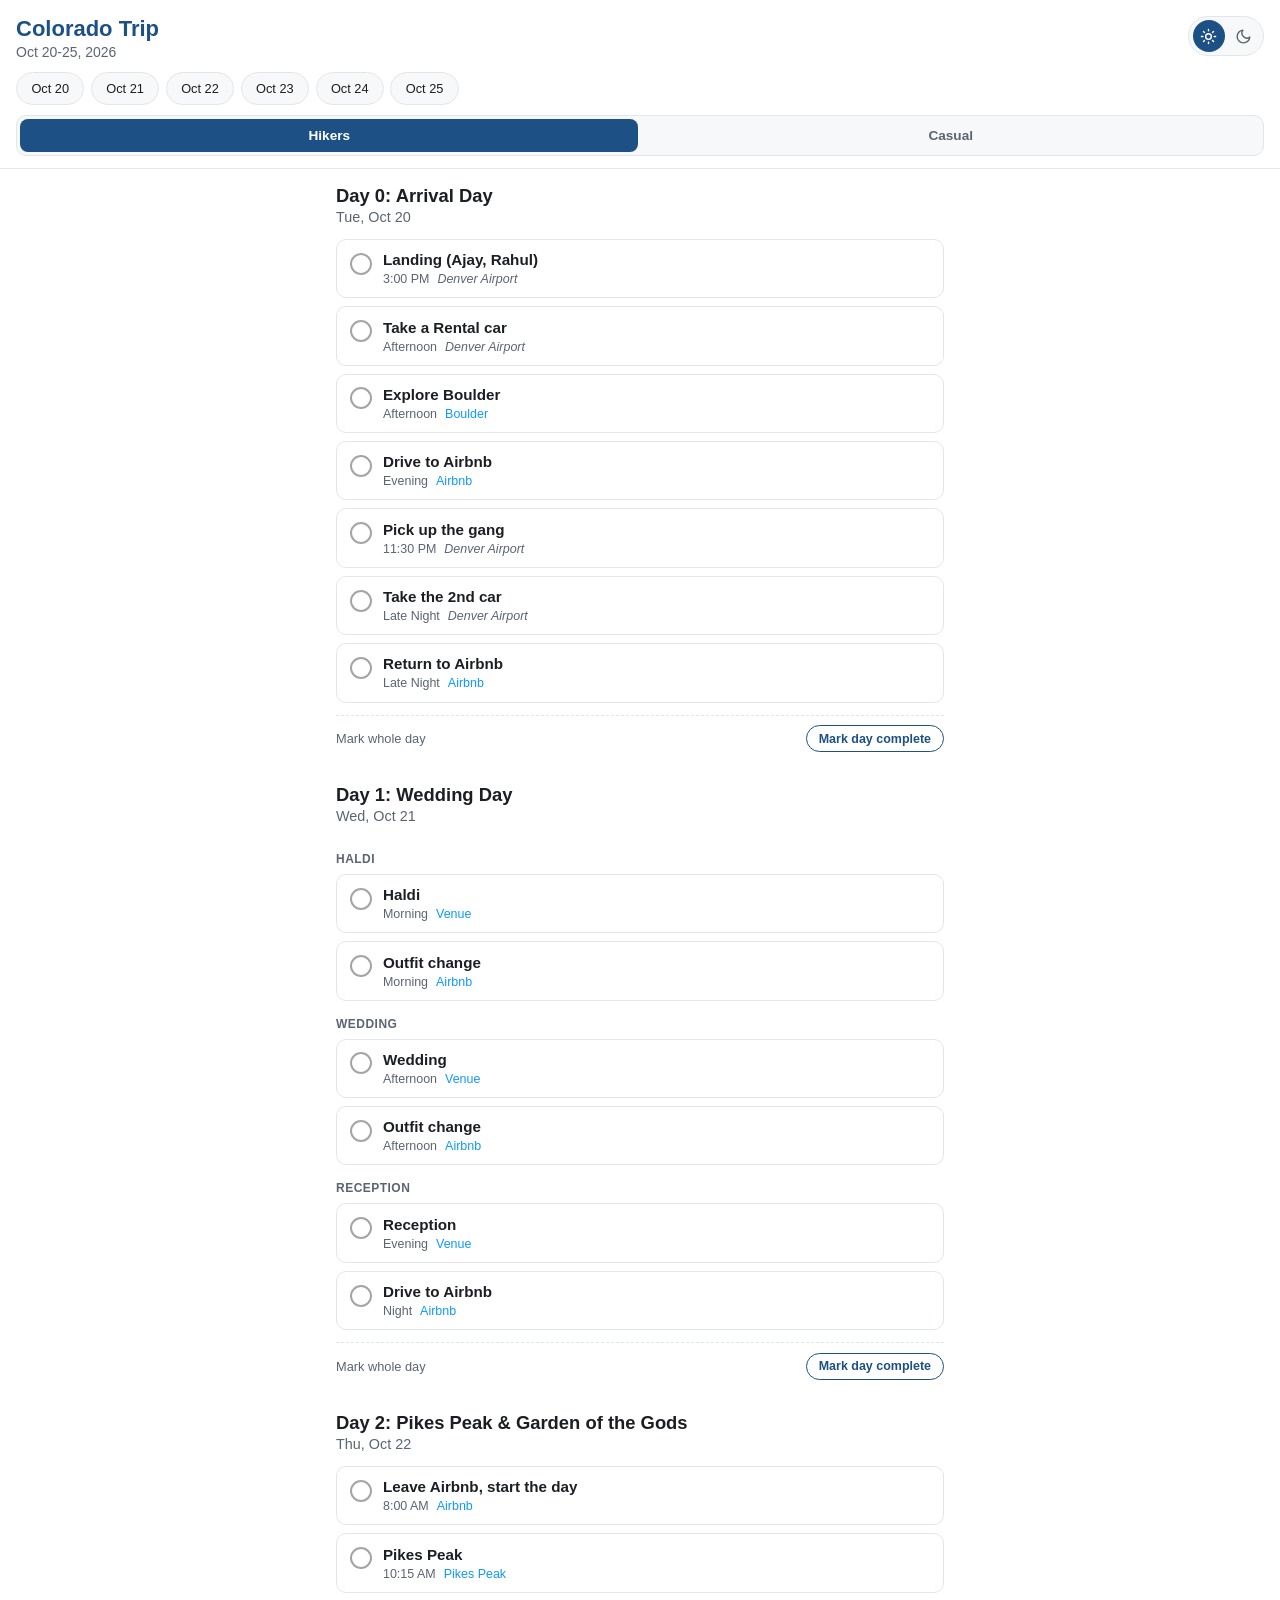
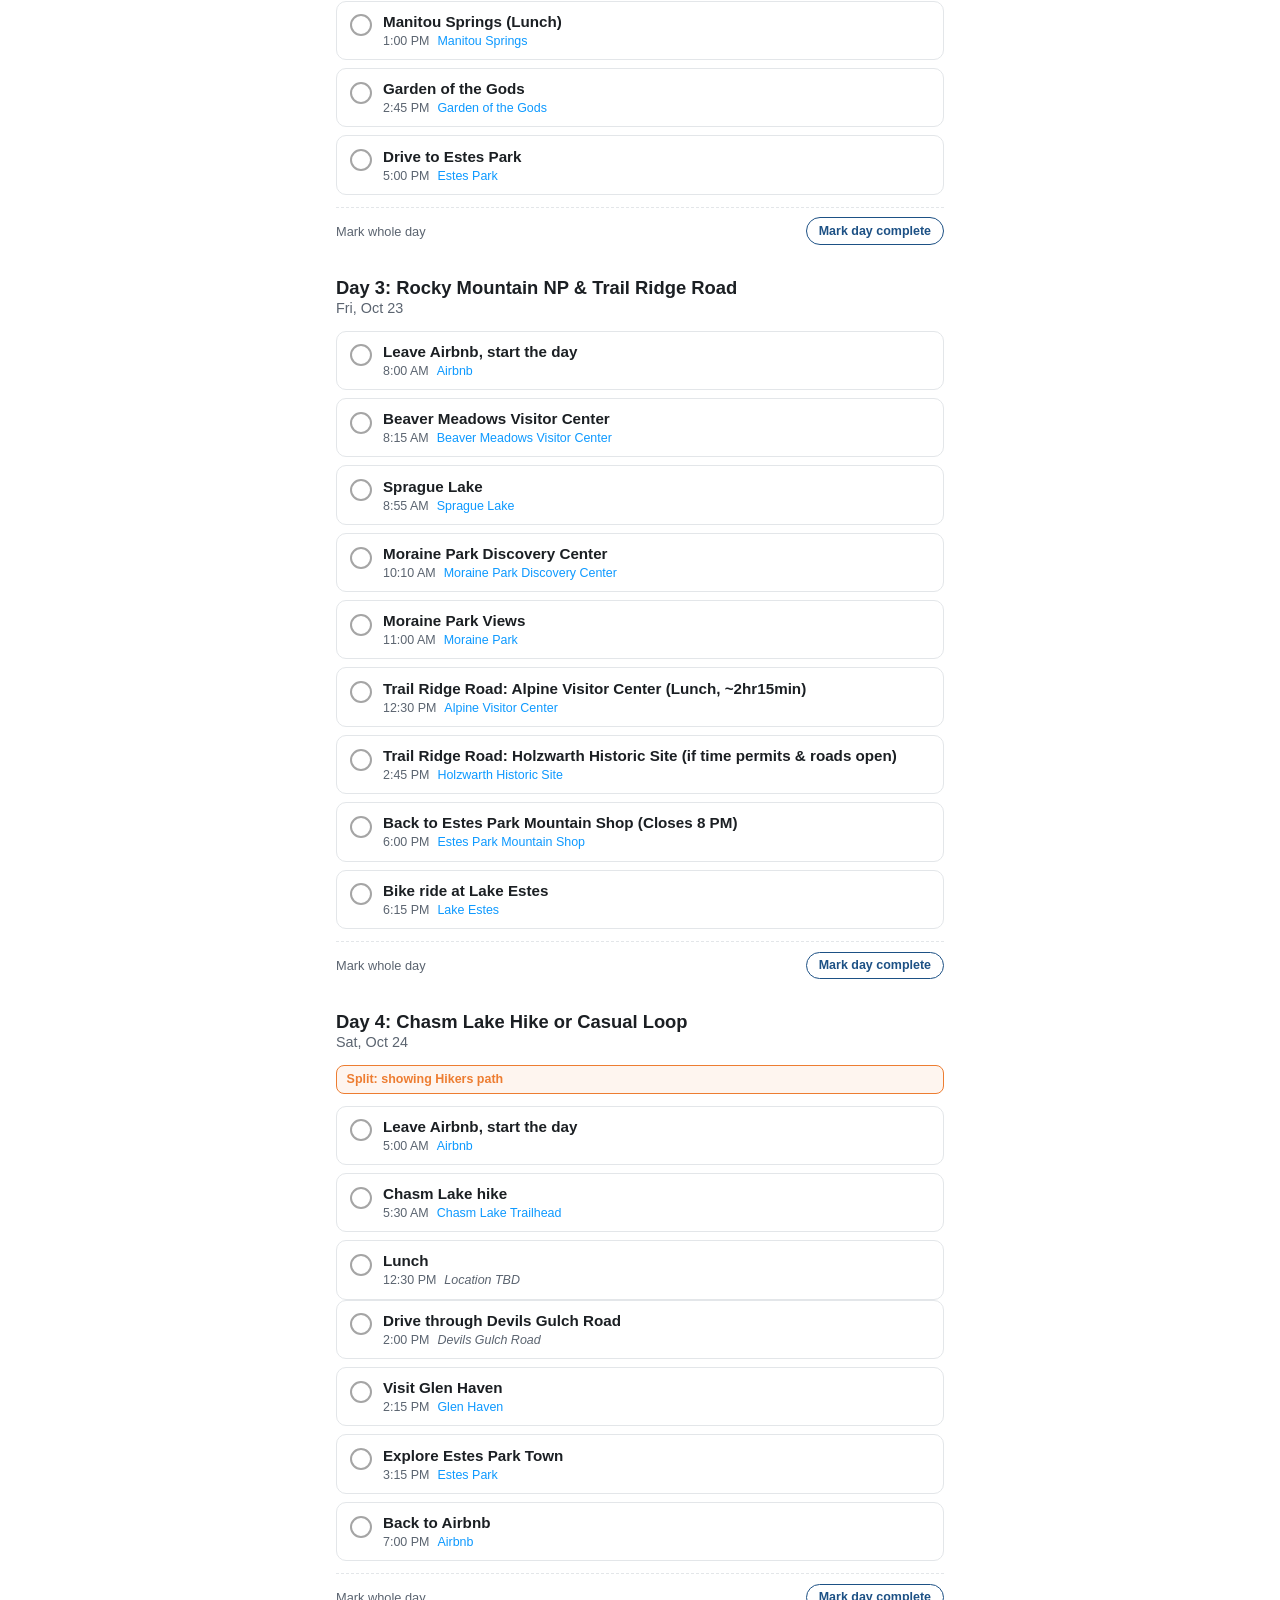
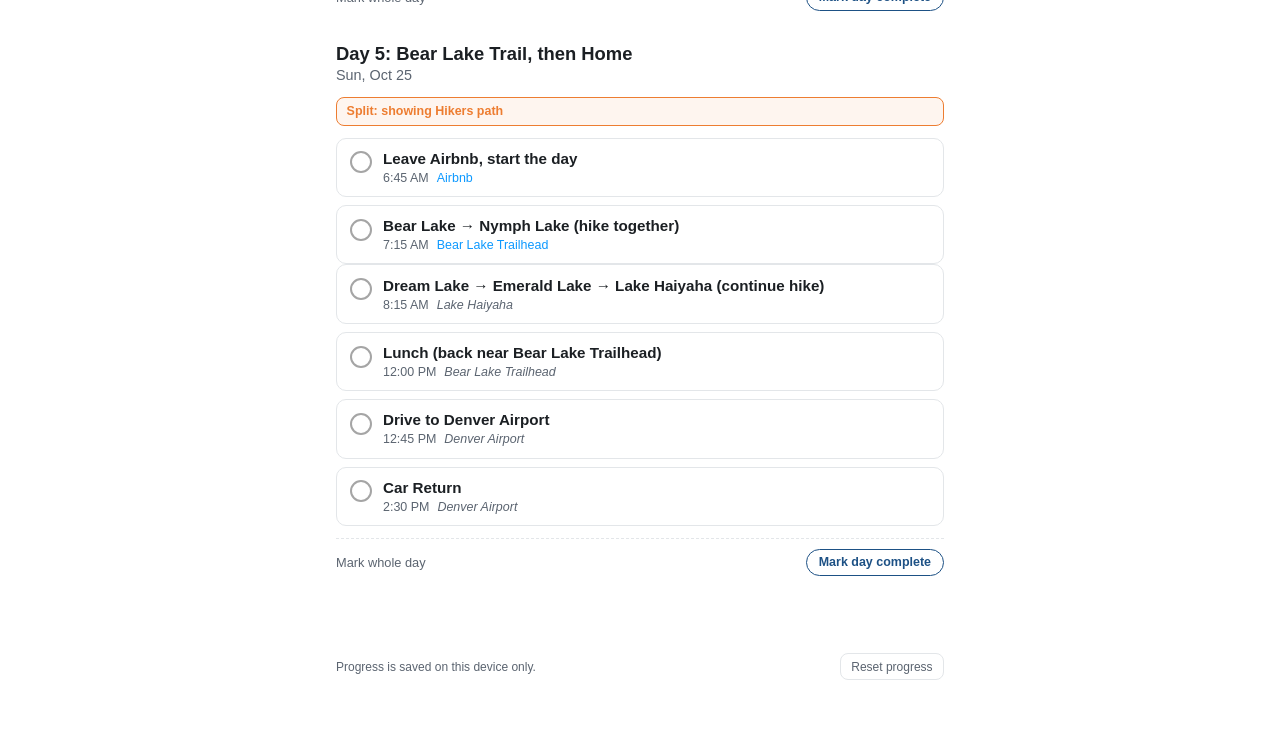
==== index-simple.html @ 54d6c4f9 "Make the National Park theme the default index.html now uses styles-nature.css so the theme shows up" ====
<!DOCTYPE html>
<html lang="en">
<head>
<meta charset="UTF-8" />
<meta name="viewport" content="width=device-width, initial-scale=1, viewport-fit=cover" />
<title>Colorado Trip Itinerary (Simple theme)</title>
<meta name="theme-color" content="#1D5185" />
<meta name="description" content="Group itinerary for the Colorado trip, Oct 20-25" />

<!-- PWA -->
<link rel="manifest" href="manifest.json" />
<link rel="apple-touch-icon" href="icon.svg" />
<meta name="apple-mobile-web-app-capable" content="yes" />
<meta name="apple-mobile-web-app-status-bar-style" content="default" />
<meta name="apple-mobile-web-app-title" content="CO Trip" />

<link rel="stylesheet" href="styles.css" />
</head>
<body>

<header class="topbar">
  <div class="topbar-inner">
    <div>
      <h1 class="app-title">Colorado Trip</h1>
      <p class="app-subtitle">Oct 20-25, 2026</p>
    </div>
    <div class="theme-toggle" id="themeToggle" role="group" aria-label="Day or night mode">
      <button type="button" class="theme-btn" data-theme-choice="light" aria-label="Day mode">
        <svg viewBox="0 0 24 24" fill="none" stroke="currentColor" stroke-width="2" stroke-linecap="round" stroke-linejoin="round"><circle cx="12" cy="12" r="4"/><path d="M12 2v2M12 20v2M4.93 4.93l1.41 1.41M17.66 17.66l1.41 1.41M2 12h2M20 12h2M4.93 19.07l1.41-1.41M17.66 6.34l1.41-1.41"/></svg>
      </button>
      <button type="button" class="theme-btn" data-theme-choice="dark" aria-label="Night mode">
        <svg viewBox="0 0 24 24" fill="none" stroke="currentColor" stroke-width="2" stroke-linecap="round" stroke-linejoin="round"><path d="M21 12.79A9 9 0 1 1 11.21 3 7 7 0 0 0 21 12.79Z"/></svg>
      </button>
    </div>
  </div>

  <nav class="date-tabs" id="dateTabs" aria-label="Select day"></nav>

  <div class="group-toggle" id="groupToggle" role="group" aria-label="Group view">
    <button type="button" class="group-btn" data-group="hikers" id="btnHikers">Hikers</button>
    <button type="button" class="group-btn" data-group="casual" id="btnCasual">Casual</button>
  </div>
</header>

<main id="days"></main>

<footer class="app-footer">
  <p>Progress is saved on this device only.</p>
  <button type="button" id="resetBtn" class="reset-btn">Reset progress</button>
</footer>

<script src="app.js"></script>
</body>
</html>
---- styles.css ----
:root {
  --color-primary: #1D5185;
  --color-accent: #0D99FF;
  --color-neutral: #A5A5A5;
  --color-blue: #4472C4;
  --color-gold: #FFC000;
  --color-orange: #ED7D31;

  --bg: #ffffff;
  --bg-alt: #f7f8f9;
  --text: #1b1f23;
  --text-muted: #5b6470;
  --border: #e3e6e9;
  --card-bg: #ffffff;
  --today-bg: #eef5ff;

  color-scheme: light;
  font-family: 'Roboto', -apple-system, BlinkMacSystemFont, 'Segoe UI', sans-serif;
}

:root[data-theme="dark"] {
  --bg: #14171a;
  --bg-alt: #1b1f23;
  --text: #eef0f2;
  --text-muted: #9aa4af;
  --border: #2b3036;
  --card-bg: #1e2226;
  --today-bg: #17293f;
}

* { box-sizing: border-box; }

html, body {
  margin: 0;
  padding: 0;
  background: var(--bg);
  color: var(--text);
}

h1, h2, h3, .heading-font {
  font-family: 'Gill Sans', 'Gill Sans MT', Calibri, 'Trebuchet MS', sans-serif;
}

body {
  padding-bottom: 3rem;
}

.topbar {
  position: sticky;
  top: 0;
  z-index: 10;
  background: var(--bg);
  border-bottom: 1px solid var(--border);
  padding: 1rem 1rem 0.75rem;
}

.topbar-inner {
  margin-bottom: 0.75rem;
  display: flex;
  align-items: flex-start;
  justify-content: space-between;
  gap: 0.75rem;
}

.theme-toggle {
  flex: 0 0 auto;
  display: flex;
  background: var(--bg-alt);
  border: 1px solid var(--border);
  border-radius: 999px;
  padding: 0.2rem;
  gap: 0.2rem;
}

.theme-btn {
  border: none;
  background: transparent;
  color: var(--text-muted);
  width: 32px;
  height: 32px;
  border-radius: 50%;
  display: flex;
  align-items: center;
  justify-content: center;
  cursor: pointer;
  padding: 0;
  transition: background 0.15s, color 0.15s;
}

.theme-btn svg {
  width: 17px;
  height: 17px;
}

.theme-btn.is-active {
  background: var(--color-primary);
  color: #fff;
}

.app-title {
  margin: 0;
  font-size: 1.375rem;
  font-weight: 700;
  color: var(--color-primary);
}

.app-subtitle {
  margin: 0.15rem 0 0;
  font-size: 0.875rem;
  color: var(--text-muted);
}

.date-tabs {
  display: flex;
  gap: 0.4rem;
  overflow-x: auto;
  padding-bottom: 0.6rem;
  -webkit-overflow-scrolling: touch;
  scrollbar-width: none;
}
.date-tabs::-webkit-scrollbar { display: none; }

.date-tab {
  flex: 0 0 auto;
  border: 1px solid var(--border);
  background: var(--bg-alt);
  color: var(--text);
  border-radius: 999px;
  padding: 0.5rem 0.9rem;
  font-size: 0.8rem;
  font-weight: 500;
  cursor: pointer;
  white-space: nowrap;
  transition: background 0.15s, border-color 0.15s, color 0.15s;
}

.date-tab:active { transform: scale(0.98); }

.date-tab.is-active {
  background: var(--color-primary);
  border-color: var(--color-primary);
  color: #fff;
}

.date-tab.is-today:not(.is-active) {
  border-color: var(--color-accent);
  color: var(--color-accent);
  font-weight: 700;
}

.date-tab .today-dot {
  display: inline-block;
  width: 6px;
  height: 6px;
  border-radius: 50%;
  background: var(--color-accent);
  margin-left: 0.35rem;
  vertical-align: middle;
}
.date-tab.is-active .today-dot { background: #fff; }

.group-toggle {
  display: flex;
  background: var(--bg-alt);
  border: 1px solid var(--border);
  border-radius: 10px;
  padding: 0.2rem;
  gap: 0.2rem;
}

.group-btn {
  flex: 1;
  border: none;
  background: transparent;
  color: var(--text-muted);
  font-size: 0.85rem;
  font-weight: 600;
  padding: 0.55rem 0.5rem;
  border-radius: 8px;
  cursor: pointer;
  transition: background 0.15s, color 0.15s;
}

.group-btn.is-active {
  background: var(--color-primary);
  color: #fff;
}

main {
  max-width: 640px;
  margin: 0 auto;
  padding: 1rem;
}

.day {
  margin-bottom: 2rem;
  scroll-margin-top: 9.5rem;
}

.day-header {
  display: flex;
  align-items: baseline;
  justify-content: space-between;
  gap: 0.5rem;
  margin-bottom: 0.15rem;
}

.day-title {
  margin: 0;
  font-size: 1.15rem;
  font-weight: 700;
}

.day.is-today .day-title {
  color: var(--color-primary);
}

.day-date {
  font-size: 0.8rem;
  color: var(--text-muted);
  font-weight: 500;
}

.day-label {
  margin: 0.1rem 0 0.75rem;
  font-size: 0.9rem;
  color: var(--text-muted);
}

.today-pill {
  display: inline-block;
  font-size: 0.7rem;
  font-weight: 700;
  letter-spacing: 0.03em;
  text-transform: uppercase;
  background: var(--color-accent);
  color: #fff;
  padding: 0.15rem 0.5rem;
  border-radius: 999px;
  margin-left: 0.5rem;
}

.split-note {
  display: flex;
  align-items: center;
  gap: 0.4rem;
  font-size: 0.78rem;
  font-weight: 600;
  color: var(--color-orange);
  border: 1px solid var(--color-orange);
  background: rgba(237, 125, 49, 0.08);
  border-radius: 8px;
  padding: 0.4rem 0.6rem;
  margin-bottom: 0.75rem;
}

.section-label {
  font-size: 0.75rem;
  font-weight: 700;
  text-transform: uppercase;
  letter-spacing: 0.04em;
  color: var(--text-muted);
  margin: 1rem 0 0.5rem;
}

.stop-list {
  list-style: none;
  margin: 0;
  padding: 0;
  display: flex;
  flex-direction: column;
  gap: 0.5rem;
}

.stop {
  display: flex;
  align-items: flex-start;
  gap: 0.7rem;
  background: var(--card-bg);
  border: 1px solid var(--border);
  border-radius: 10px;
  padding: 0.7rem 0.8rem;
  cursor: pointer;
  transition: background 0.15s, border-color 0.15s;
}

.stop:active { transform: scale(0.995); }

.stop.is-done {
  background: var(--bg-alt);
}

.stop-check {
  flex: 0 0 auto;
  width: 22px;
  height: 22px;
  border-radius: 50%;
  border: 2px solid var(--color-neutral);
  margin-top: 0.1rem;
  display: flex;
  align-items: center;
  justify-content: center;
  color: transparent;
  font-size: 0.8rem;
  transition: background 0.15s, border-color 0.15s, color 0.15s;
}

.stop.is-done .stop-check {
  background: var(--color-primary);
  border-color: var(--color-primary);
  color: #fff;
}

.stop-body { flex: 1; min-width: 0; }

.stop-name {
  font-size: 0.95rem;
  font-weight: 600;
  margin: 0;
}

.stop.is-done .stop-name {
  text-decoration: line-through;
  color: var(--text-muted);
}

.stop-meta {
  display: flex;
  flex-wrap: wrap;
  gap: 0.5rem;
  margin-top: 0.25rem;
  font-size: 0.78rem;
  color: var(--text-muted);
}

.stop-time {
  display: inline-flex;
  align-items: center;
}

.stop-location a {
  color: var(--color-accent);
  text-decoration: none;
}

.stop-location a:hover { text-decoration: underline; }

.stop-location.is-placeholder {
  color: var(--text-muted);
  font-style: italic;
}

.day-complete-row {
  display: flex;
  align-items: center;
  justify-content: space-between;
  margin-top: 0.75rem;
  padding-top: 0.6rem;
  border-top: 1px dashed var(--border);
}

.day-complete-label {
  font-size: 0.8rem;
  color: var(--text-muted);
}

.day-complete-btn {
  font-size: 0.78rem;
  font-weight: 600;
  color: var(--color-primary);
  background: none;
  border: 1px solid var(--color-primary);
  border-radius: 999px;
  padding: 0.35rem 0.75rem;
  cursor: pointer;
}

.day-complete-btn.is-done {
  background: var(--color-primary);
  color: #fff;
}

.app-footer {
  max-width: 640px;
  margin: 1.5rem auto 0;
  padding: 0 1rem;
  display: flex;
  align-items: center;
  justify-content: space-between;
  gap: 0.75rem;
  font-size: 0.75rem;
  color: var(--text-muted);
}

.reset-btn {
  background: none;
  border: 1px solid var(--border);
  color: var(--text-muted);
  border-radius: 8px;
  padding: 0.35rem 0.65rem;
  font-size: 0.75rem;
  cursor: pointer;
  flex: 0 0 auto;
}
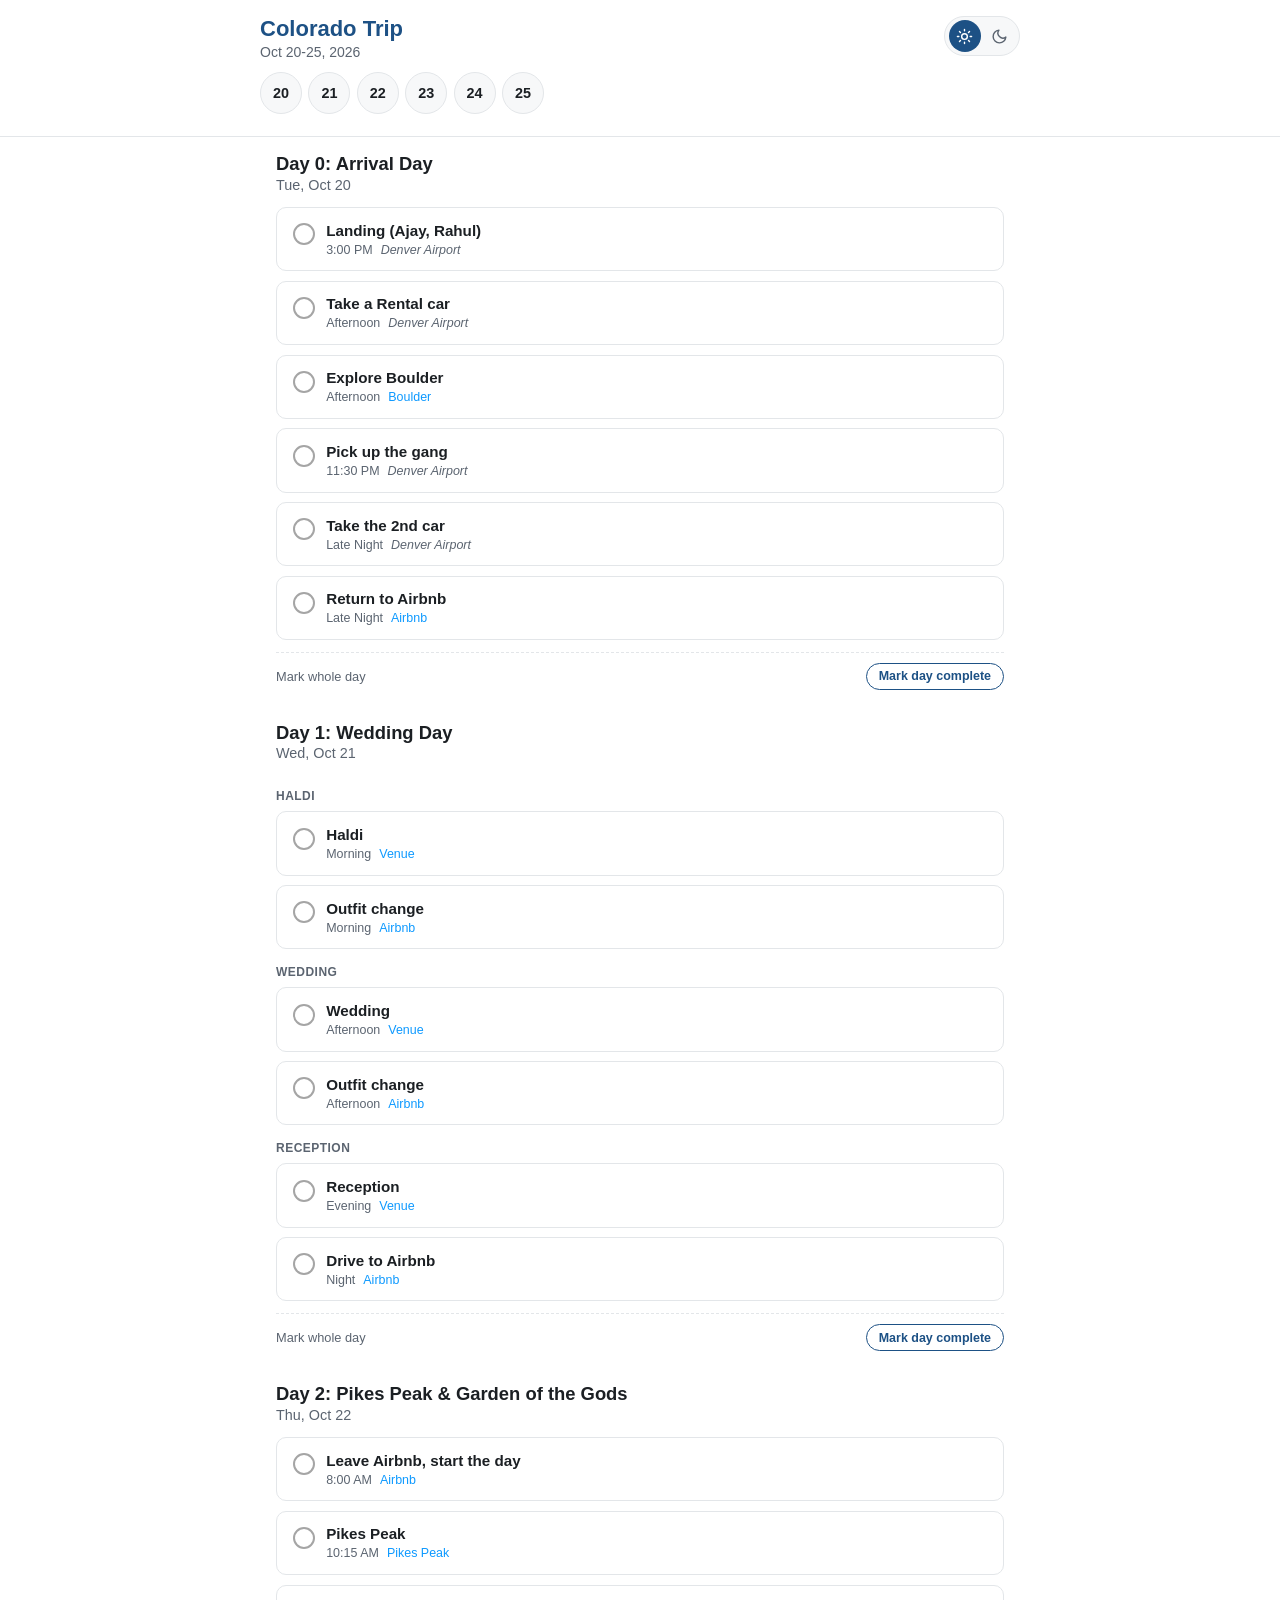
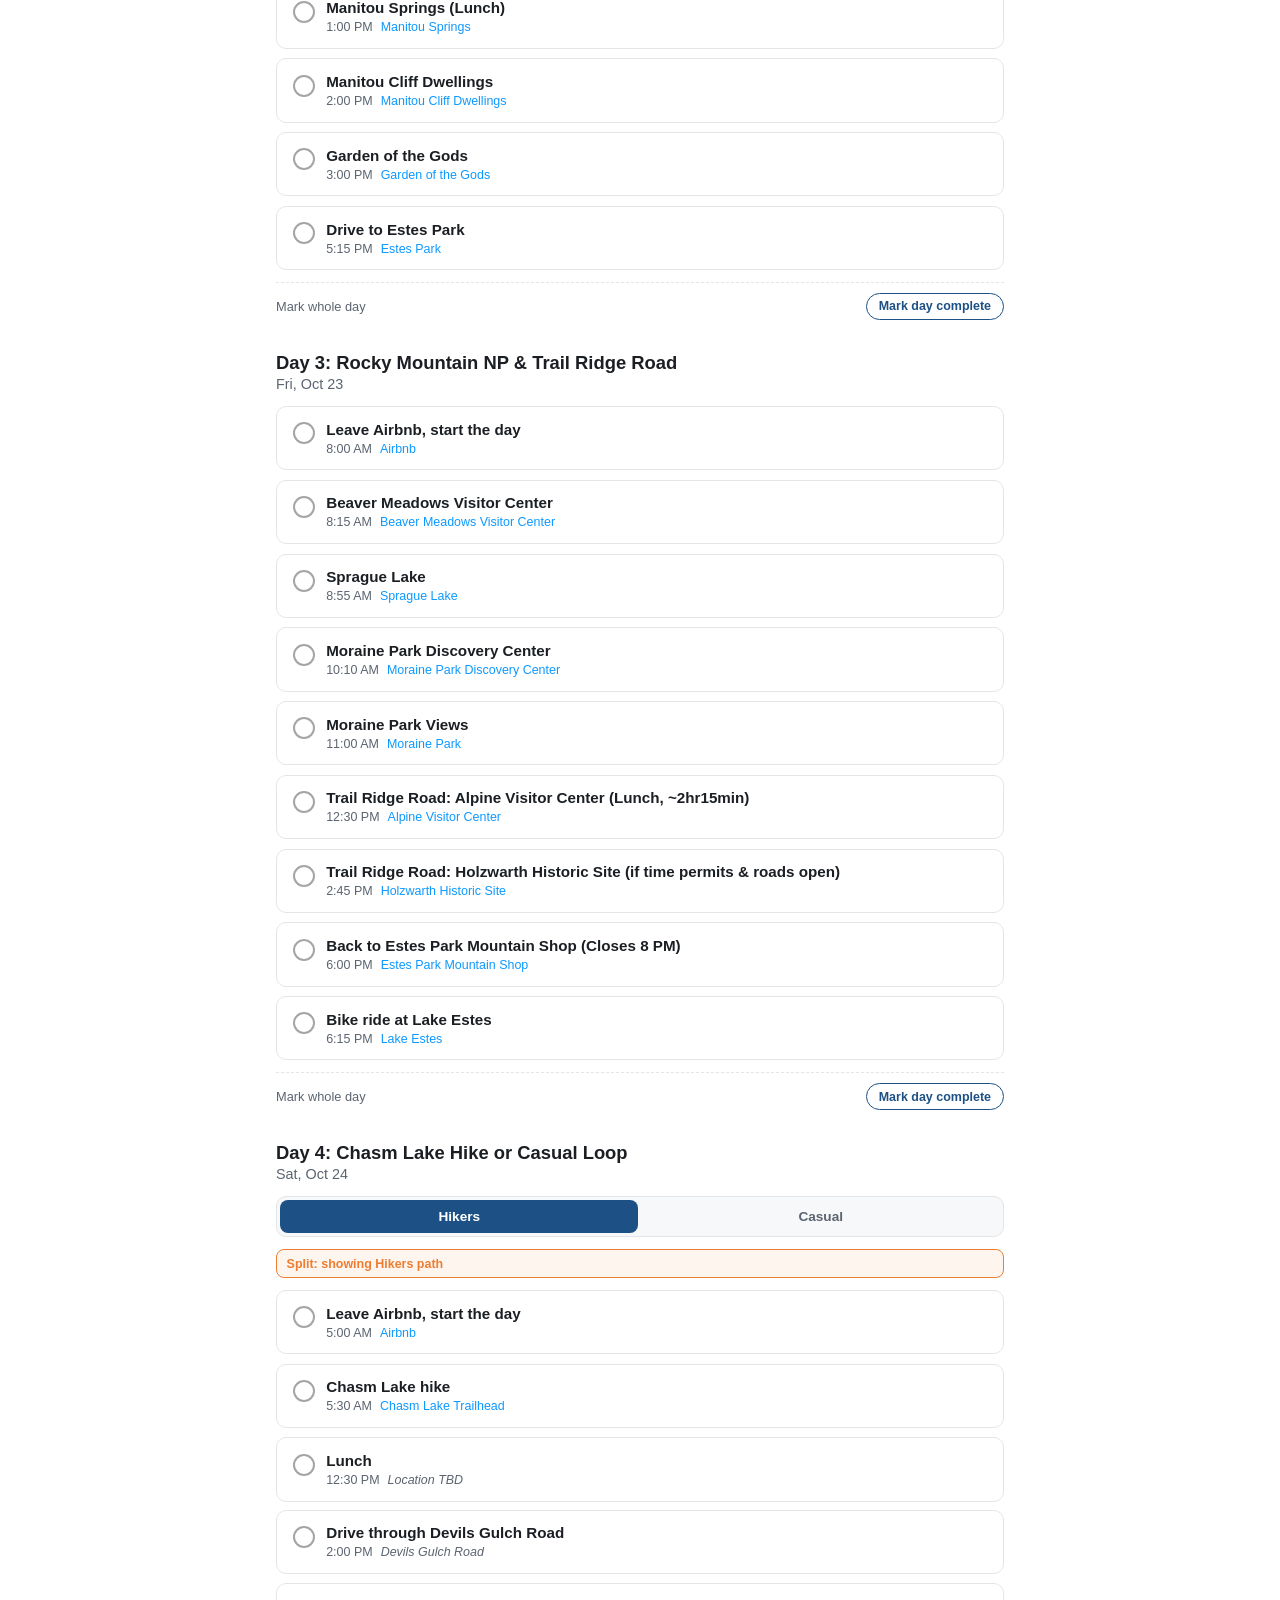
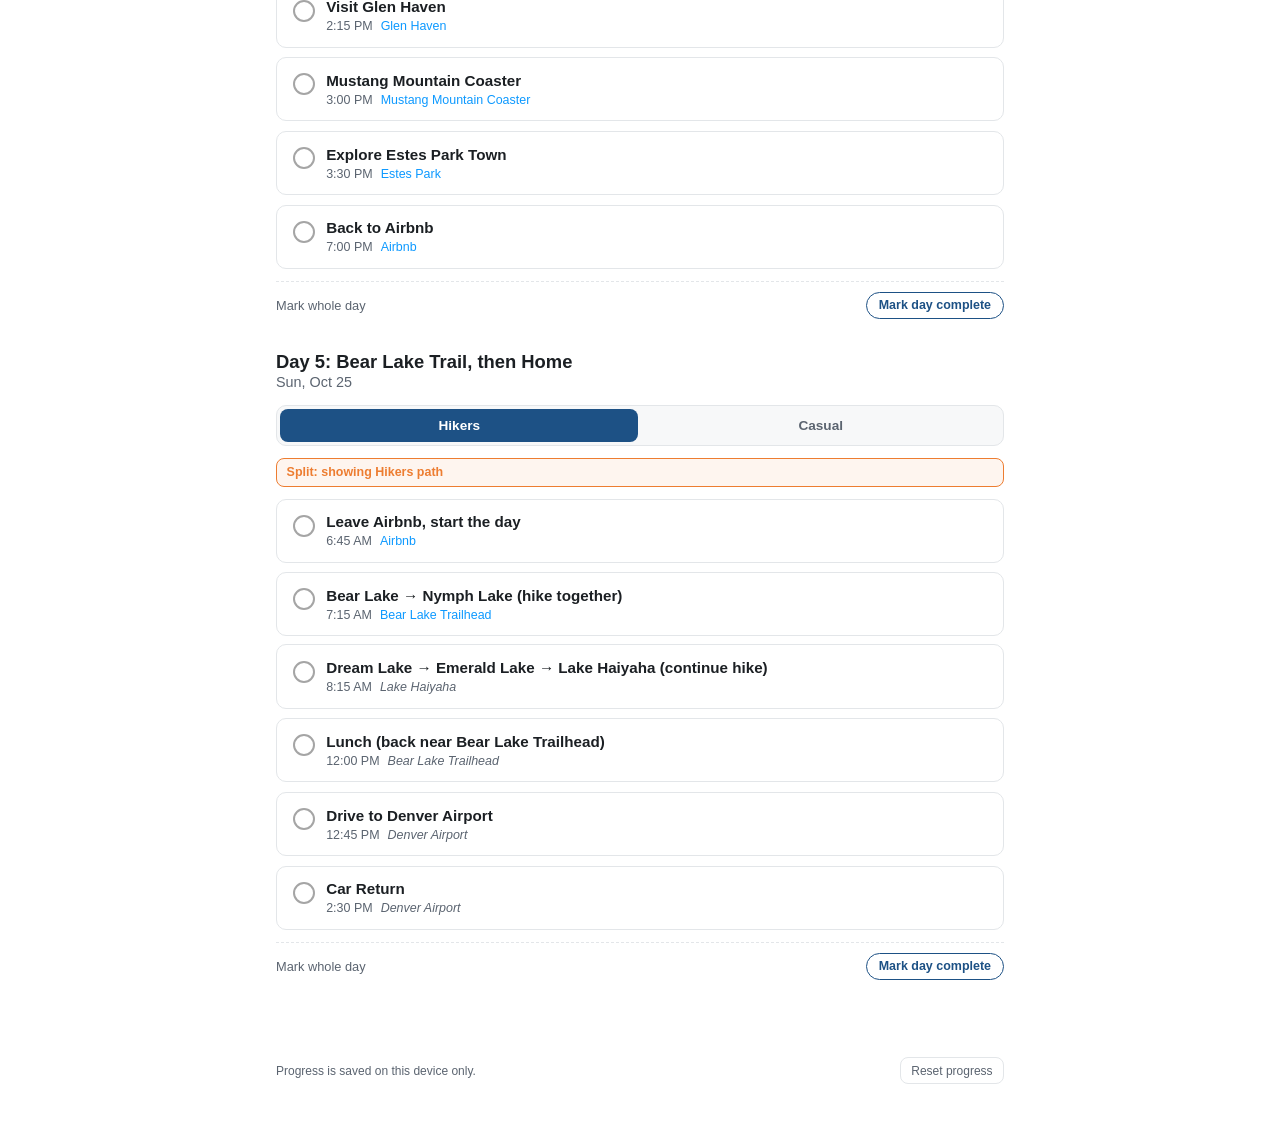
==== commit 4fc6a192: "Improve layout: per-day group toggle, circular dates, desktop support - Move the Hikers/Casual toggl" ====
--- a/index-simple.html
+++ b/index-simple.html
@@ -35,11 +35,6 @@
   </div>
 
   <nav class="date-tabs" id="dateTabs" aria-label="Select day"></nav>
-
-  <div class="group-toggle" id="groupToggle" role="group" aria-label="Group view">
-    <button type="button" class="group-btn" data-group="hikers" id="btnHikers">Hikers</button>
-    <button type="button" class="group-btn" data-group="casual" id="btnCasual">Casual</button>
-  </div>
 </header>
 
 <main id="days"></main>
--- a/styles.css
+++ b/styles.css
@@ -55,7 +55,8 @@
 }
 
 .topbar-inner {
-  margin-bottom: 0.75rem;
+  max-width: 640px;
+  margin: 0 auto 0.75rem;
   display: flex;
   align-items: flex-start;
   justify-content: space-between;
@@ -111,6 +112,8 @@
 }
 
 .date-tabs {
+  max-width: 640px;
+  margin: 0 auto;
   display: flex;
   gap: 0.4rem;
   overflow-x: auto;
@@ -121,20 +124,26 @@
 .date-tabs::-webkit-scrollbar { display: none; }
 
 .date-tab {
+  position: relative;
   flex: 0 0 auto;
+  width: 42px;
+  height: 42px;
   border: 1px solid var(--border);
   background: var(--bg-alt);
   color: var(--text);
-  border-radius: 999px;
-  padding: 0.5rem 0.9rem;
-  font-size: 0.8rem;
-  font-weight: 500;
+  border-radius: 50%;
+  padding: 0;
+  display: flex;
+  align-items: center;
+  justify-content: center;
+  font-size: 0.9rem;
+  font-weight: 600;
   cursor: pointer;
   white-space: nowrap;
   transition: background 0.15s, border-color 0.15s, color 0.15s;
 }
 
-.date-tab:active { transform: scale(0.98); }
+.date-tab:active { transform: scale(0.96); }
 
 .date-tab.is-active {
   background: var(--color-primary);
@@ -149,13 +158,14 @@
 }
 
 .date-tab .today-dot {
-  display: inline-block;
-  width: 6px;
-  height: 6px;
+  position: absolute;
+  bottom: 4px;
+  left: 50%;
+  transform: translateX(-50%);
+  width: 5px;
+  height: 5px;
   border-radius: 50%;
   background: var(--color-accent);
-  margin-left: 0.35rem;
-  vertical-align: middle;
 }
 .date-tab.is-active .today-dot { background: #fff; }
 
@@ -166,6 +176,10 @@
   border-radius: 10px;
   padding: 0.2rem;
   gap: 0.2rem;
+}
+
+.day-group-toggle {
+  margin-bottom: 0.75rem;
 }
 
 .group-btn {
@@ -272,6 +286,10 @@
   gap: 0.5rem;
 }
 
+.stop-list + .stop-list {
+  margin-top: 0.5rem;
+}
+
 .stop {
   display: flex;
   align-items: flex-start;
@@ -402,3 +420,31 @@
   cursor: pointer;
   flex: 0 0 auto;
 }
+
+/* Desktop: mouse-hover affordances on every clickable control */
+@media (hover: hover) and (pointer: fine) {
+  .stop:hover { border-color: var(--color-primary); }
+  .date-tab:not(.is-active):hover { border-color: var(--color-primary); color: var(--color-primary); }
+  .group-btn:not(.is-active):hover { background: var(--border); }
+  .theme-btn:not(.is-active):hover { background: var(--border); }
+  .day-complete-btn:not(.is-done):hover { background: var(--today-bg); }
+  .reset-btn:hover { border-color: var(--text-muted); color: var(--text); }
+}
+
+/* Desktop: a wider, more comfortable reading column once there's room for it */
+@media (min-width: 860px) {
+  .topbar-inner,
+  .date-tabs,
+  main,
+  .app-footer {
+    max-width: 760px;
+  }
+
+  .stop-list {
+    gap: 0.6rem;
+  }
+
+  .stop {
+    padding: 0.85rem 1rem;
+  }
+}
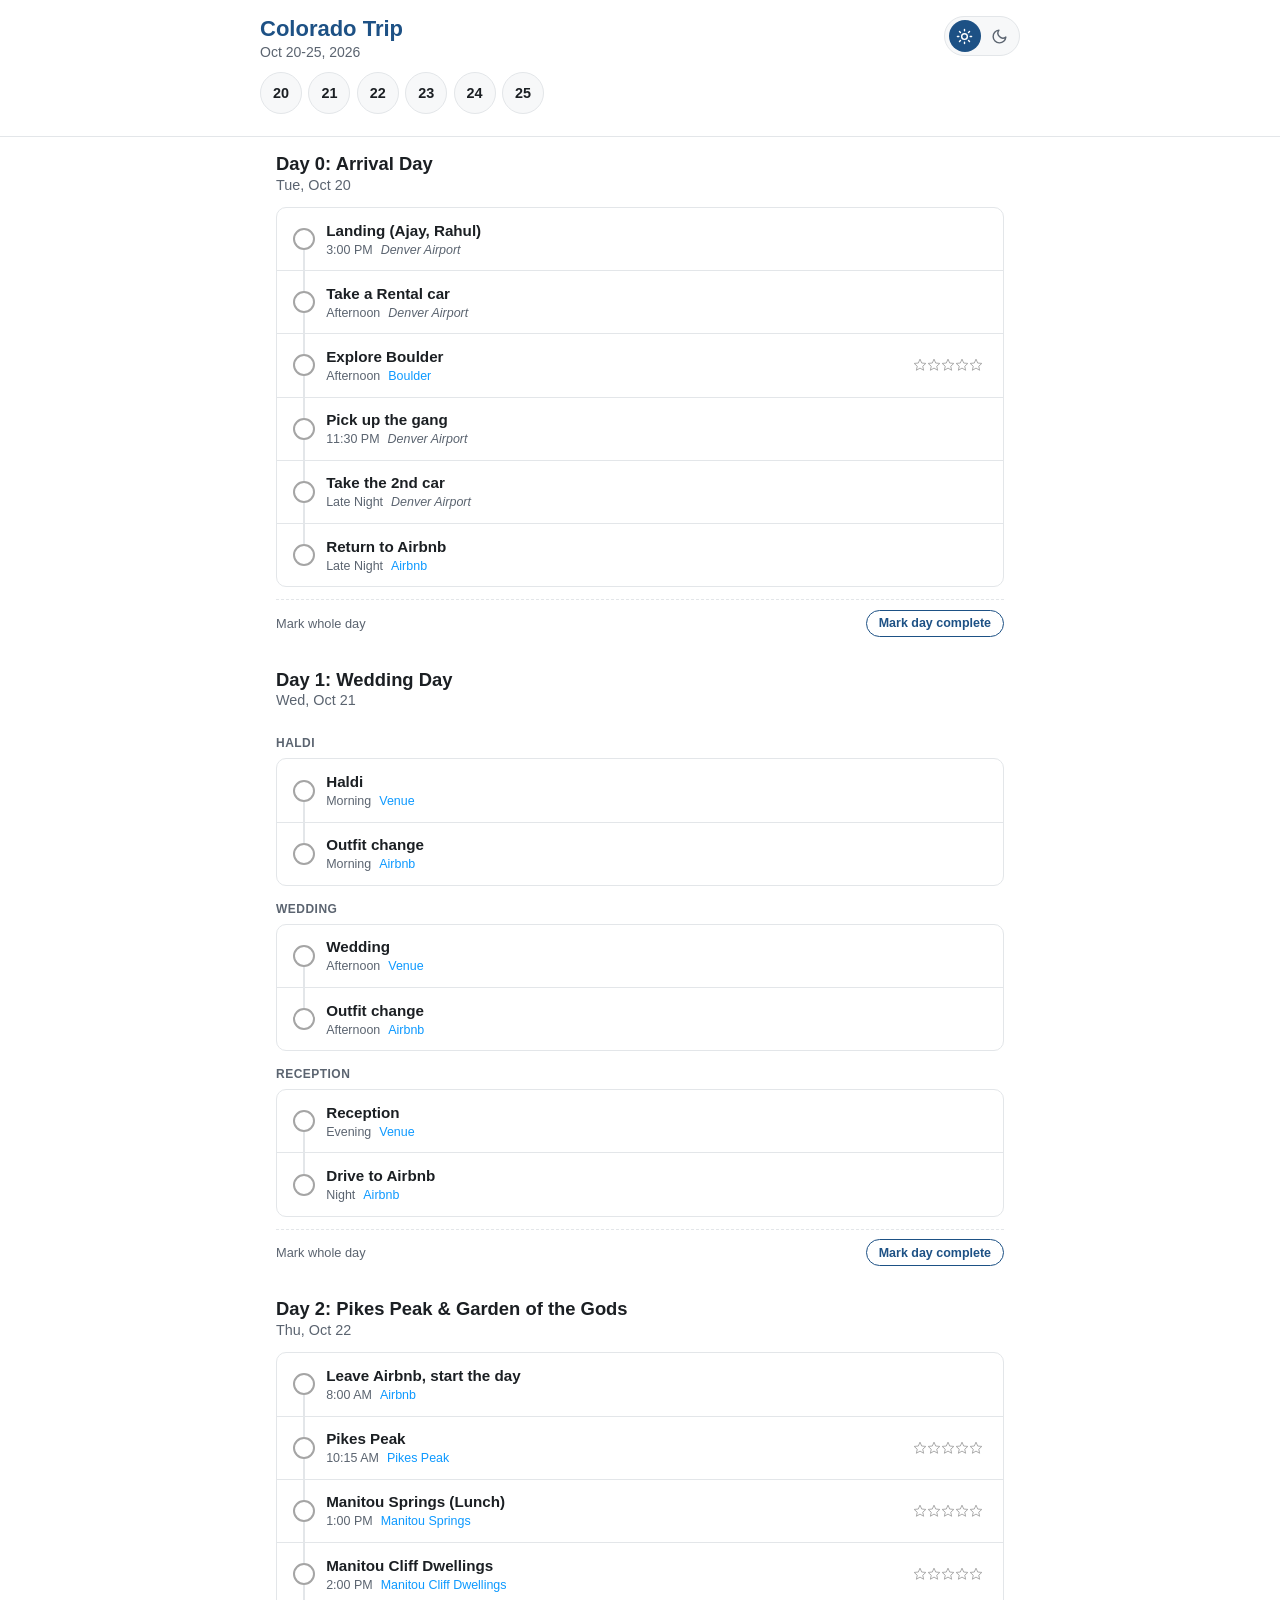
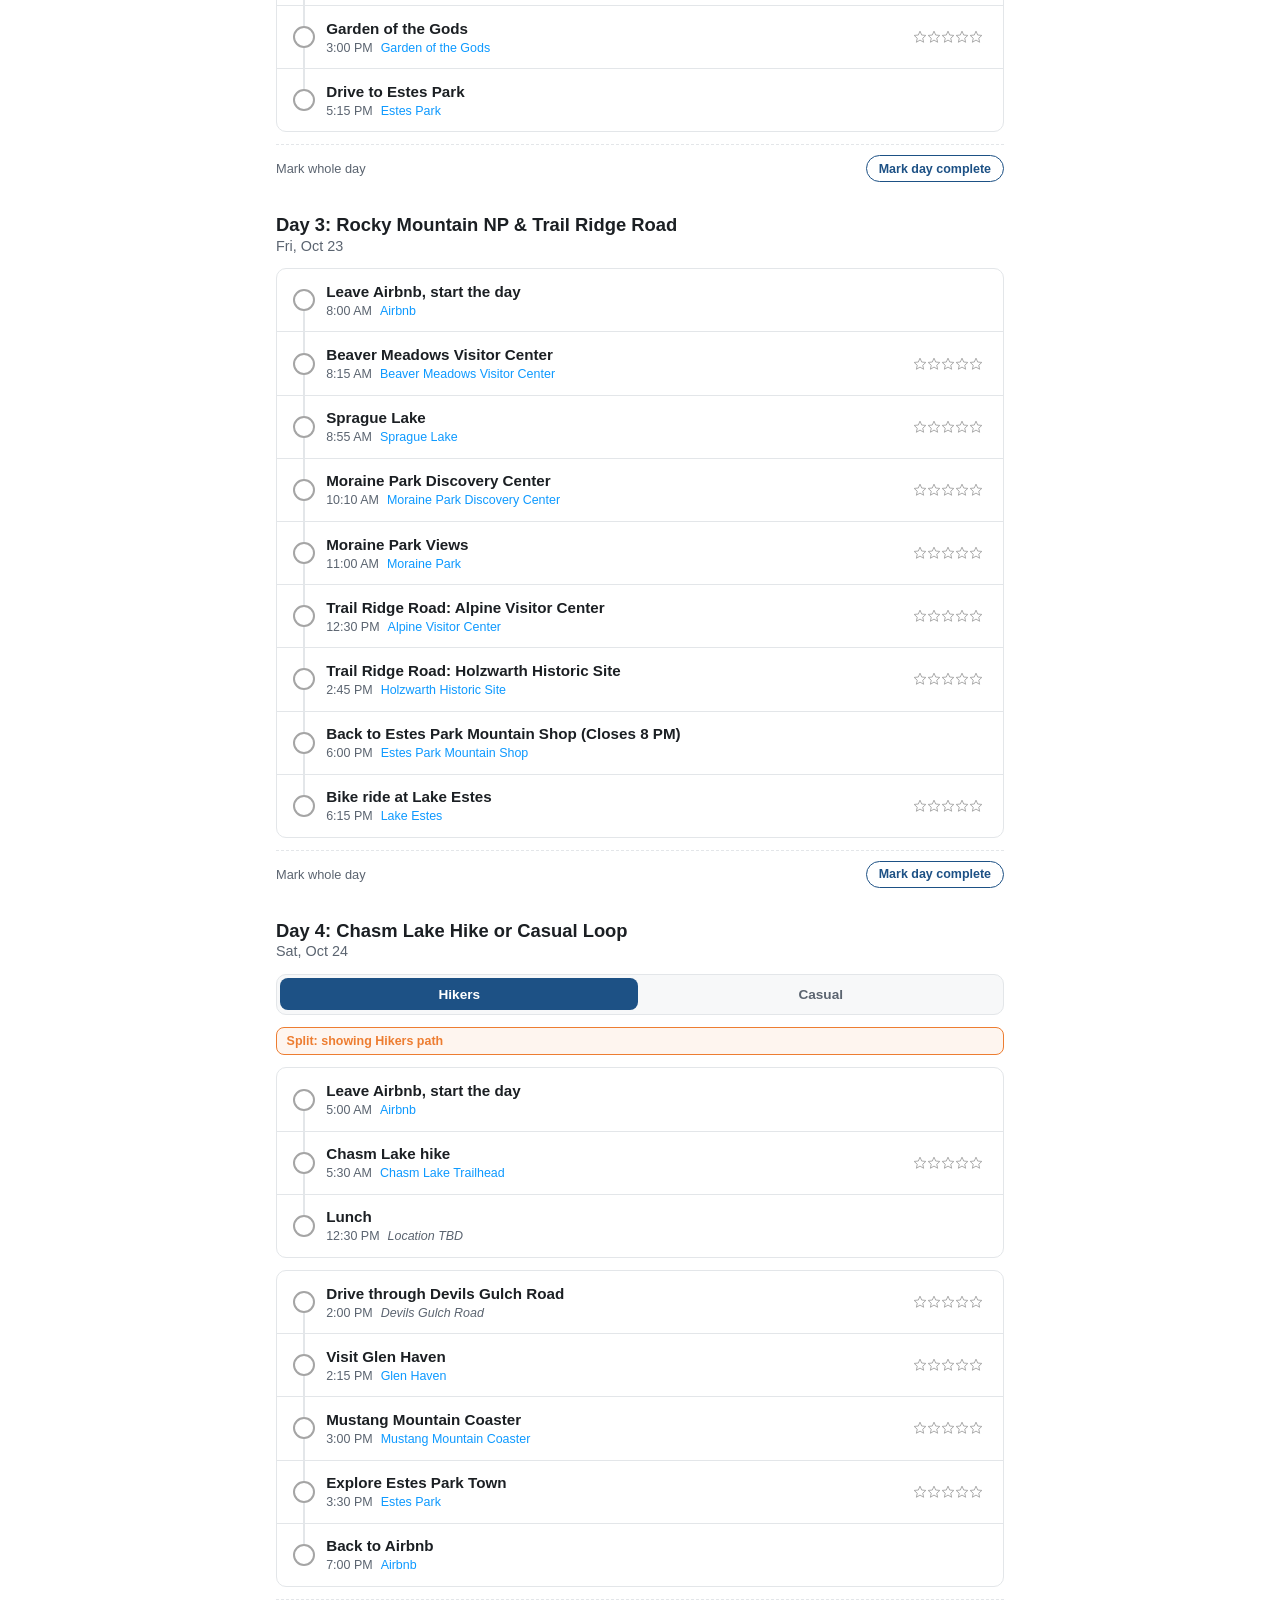
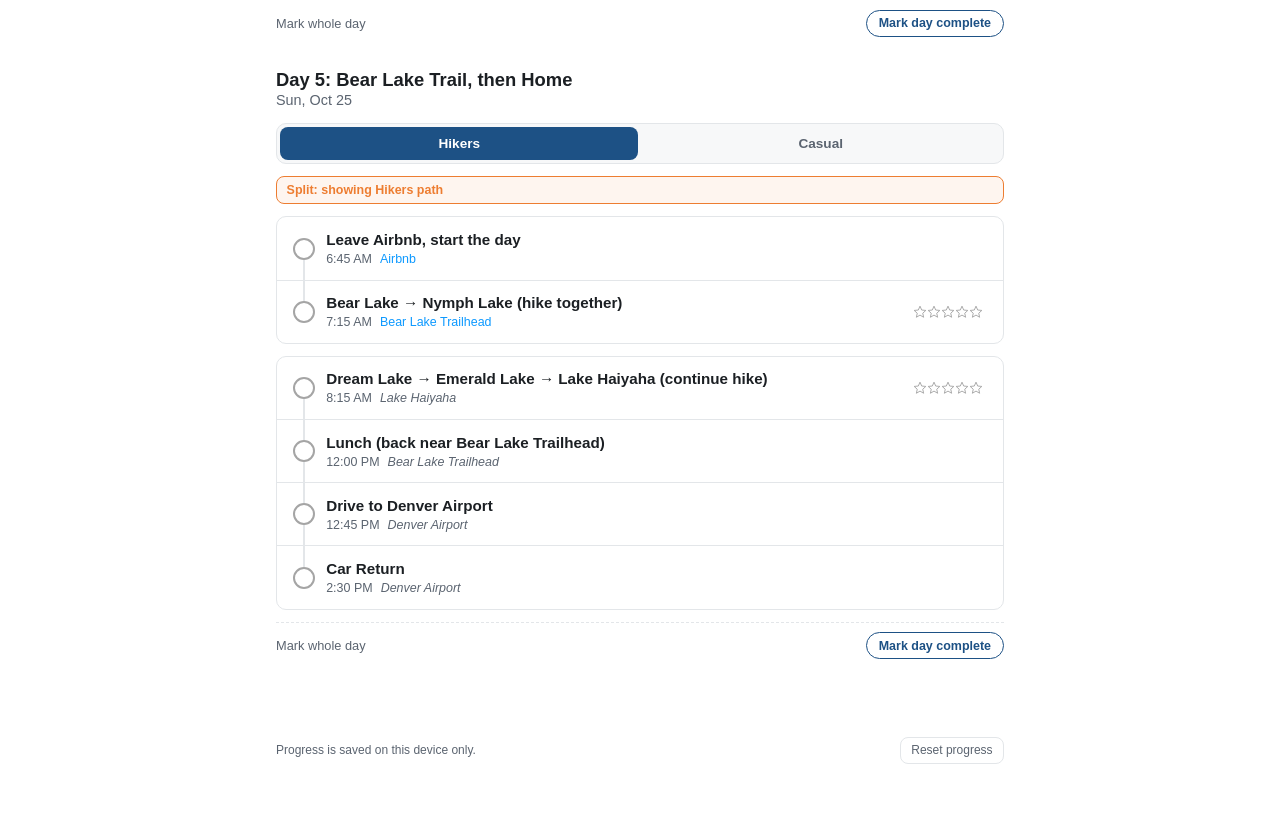
==== commit 16d7cd25: "Add place ratings and a continuous checklist trail line - Each stop's connector line now runs contin" ====
--- a/index-simple.html
+++ b/index-simple.html
@@ -44,6 +44,22 @@
   <button type="button" id="resetBtn" class="reset-btn">Reset progress</button>
 </footer>
 
+<div class="rating-modal-overlay" id="ratingModalOverlay">
+  <div class="rating-modal" role="dialog" aria-modal="true" aria-labelledby="ratingModalTitle">
+    <div class="rating-modal-header">
+      <h3 id="ratingModalTitle">Rate this place</h3>
+      <button type="button" class="rating-modal-close" id="ratingModalClose" aria-label="Close">&times;</button>
+    </div>
+    <div class="rating-modal-stars" id="ratingModalStars"></div>
+    <p class="rating-modal-value" id="ratingModalValue">Not rated yet</p>
+    <textarea class="rating-modal-comment" id="ratingModalComment" placeholder="Add a comment (optional)" rows="3"></textarea>
+    <div class="rating-modal-actions">
+      <button type="button" class="rating-modal-clear" id="ratingModalClear">Clear rating</button>
+      <button type="button" class="rating-modal-save" id="ratingModalSave">Save</button>
+    </div>
+  </div>
+</div>
+
 <script src="app.js"></script>
 </body>
 </html>
--- a/styles.css
+++ b/styles.css
@@ -208,7 +208,7 @@
 
 .day {
   margin-bottom: 2rem;
-  scroll-margin-top: 9.5rem;
+  scroll-margin-top: 10rem;
 }
 
 .day-header {
@@ -283,29 +283,64 @@
   padding: 0;
   display: flex;
   flex-direction: column;
-  gap: 0.5rem;
-}
-
-.stop-list + .stop-list {
-  margin-top: 0.5rem;
-}
-
-.stop {
-  display: flex;
-  align-items: flex-start;
-  gap: 0.7rem;
-  background: var(--card-bg);
   border: 1px solid var(--border);
   border-radius: 10px;
+  overflow: hidden;
+  background: var(--card-bg);
+}
+
+.stop-list + .stop-list {
+  margin-top: 0.75rem;
+}
+
+.stop {
+  display: flex;
+  align-items: stretch;
+  gap: 0.7rem;
+  border-bottom: 1px solid var(--border);
   padding: 0.7rem 0.8rem;
   cursor: pointer;
   transition: background 0.15s, border-color 0.15s;
+}
+
+.stop:last-child {
+  border-bottom: none;
 }
 
 .stop:active { transform: scale(0.995); }
 
 .stop.is-done {
   background: var(--bg-alt);
+}
+
+.stop-track {
+  position: relative;
+  flex: 0 0 auto;
+  display: flex;
+  flex-direction: column;
+  align-items: center;
+  /* stretch the track past the row's own padding so the line reaches
+     the row's border edges and touches the divider directly */
+  margin: -0.7rem 0;
+}
+
+.track-line {
+  width: 2px;
+  flex: 1 1 auto;
+  min-height: 6px;
+  background: var(--border);
+  transition: background 0.15s;
+}
+
+.stop:first-child .track-line-top { visibility: hidden; }
+.stop:last-child .track-line-bottom { visibility: hidden; }
+
+.stop.is-done .track-line-bottom {
+  background: var(--color-primary);
+}
+
+.stop.is-done + .stop .track-line-top {
+  background: var(--color-primary);
 }
 
 .stop-check {
@@ -314,12 +349,12 @@
   height: 22px;
   border-radius: 50%;
   border: 2px solid var(--color-neutral);
-  margin-top: 0.1rem;
   display: flex;
   align-items: center;
   justify-content: center;
   color: transparent;
   font-size: 0.8rem;
+  background: var(--card-bg);
   transition: background 0.15s, border-color 0.15s, color 0.15s;
 }
 
@@ -423,7 +458,7 @@
 
 /* Desktop: mouse-hover affordances on every clickable control */
 @media (hover: hover) and (pointer: fine) {
-  .stop:hover { border-color: var(--color-primary); }
+  .stop:not(.is-done):hover { background: var(--bg-alt); }
   .date-tab:not(.is-active):hover { border-color: var(--color-primary); color: var(--color-primary); }
   .group-btn:not(.is-active):hover { background: var(--border); }
   .theme-btn:not(.is-active):hover { background: var(--border); }
@@ -440,11 +475,171 @@
     max-width: 760px;
   }
 
-  .stop-list {
-    gap: 0.6rem;
-  }
-
   .stop {
     padding: 0.85rem 1rem;
   }
-}
+
+  .stop-track {
+    margin: -0.85rem 0;
+  }
+}
+
+/* ---- Ratings ------------------------------------------------------ */
+
+.star-row {
+  position: relative;
+  display: flex;
+  flex: 0 0 auto;
+}
+
+.star-row svg {
+  width: 20%;
+  height: 100%;
+  flex: 0 0 auto;
+}
+
+.star-bg-icon {
+  fill: none;
+  stroke: var(--color-neutral);
+  stroke-width: 1.6;
+  stroke-linejoin: round;
+}
+
+.star-fg-icon {
+  fill: var(--color-gold);
+  stroke: var(--color-gold);
+  stroke-width: 1.6;
+  stroke-linejoin: round;
+}
+
+.rating-gauge {
+  flex: 0 0 auto;
+  align-self: center;
+  display: flex;
+  align-items: center;
+  gap: 0.3rem;
+  border: none;
+  background: none;
+  padding: 0.25rem;
+  margin: -0.25rem 0;
+  cursor: pointer;
+}
+
+.rating-gauge-value {
+  font-size: 0.78rem;
+  font-weight: 700;
+  color: var(--text-muted);
+}
+
+.rating-modal-stars {
+  display: flex;
+  justify-content: center;
+  margin: 0.75rem 0;
+}
+
+.star-hit {
+  position: absolute;
+  top: 0;
+  height: 100%;
+  padding: 0;
+  border: none;
+  background: transparent;
+  cursor: pointer;
+}
+
+.rating-modal-overlay {
+  display: none;
+  position: fixed;
+  inset: 0;
+  background: rgba(10, 14, 20, 0.55);
+  z-index: 100;
+  align-items: center;
+  justify-content: center;
+  padding: 1rem;
+}
+
+.rating-modal-overlay.is-open {
+  display: flex;
+}
+
+.rating-modal {
+  background: var(--card-bg);
+  border-radius: 14px;
+  padding: 1.25rem;
+  max-width: 360px;
+  width: 100%;
+  box-shadow: 0 10px 40px rgba(0, 0, 0, 0.3);
+}
+
+.rating-modal-header {
+  display: flex;
+  align-items: flex-start;
+  justify-content: space-between;
+  gap: 0.5rem;
+  margin-bottom: 0.5rem;
+}
+
+.rating-modal-header h3 {
+  margin: 0;
+  font-size: 1.05rem;
+  color: var(--text);
+}
+
+.rating-modal-close {
+  border: none;
+  background: none;
+  font-size: 1.4rem;
+  line-height: 1;
+  color: var(--text-muted);
+  cursor: pointer;
+  padding: 0 0.25rem;
+}
+
+.rating-modal-value {
+  text-align: center;
+  margin: 0 0 0.75rem;
+  font-size: 0.85rem;
+  color: var(--text-muted);
+  font-weight: 600;
+}
+
+.rating-modal-comment {
+  width: 100%;
+  border: 1px solid var(--border);
+  border-radius: 8px;
+  padding: 0.6rem;
+  font-family: inherit;
+  font-size: 0.9rem;
+  resize: vertical;
+  background: var(--bg);
+  color: var(--text);
+  box-sizing: border-box;
+}
+
+.rating-modal-actions {
+  display: flex;
+  justify-content: space-between;
+  gap: 0.5rem;
+  margin-top: 0.9rem;
+}
+
+.rating-modal-clear {
+  background: none;
+  border: 1px solid var(--border);
+  color: var(--text-muted);
+  border-radius: 999px;
+  padding: 0.5rem 0.9rem;
+  font-size: 0.82rem;
+  cursor: pointer;
+}
+
+.rating-modal-save {
+  background: var(--color-primary);
+  border: none;
+  color: #fff;
+  border-radius: 999px;
+  padding: 0.5rem 1.1rem;
+  font-size: 0.82rem;
+  font-weight: 600;
+  cursor: pointer;
+}
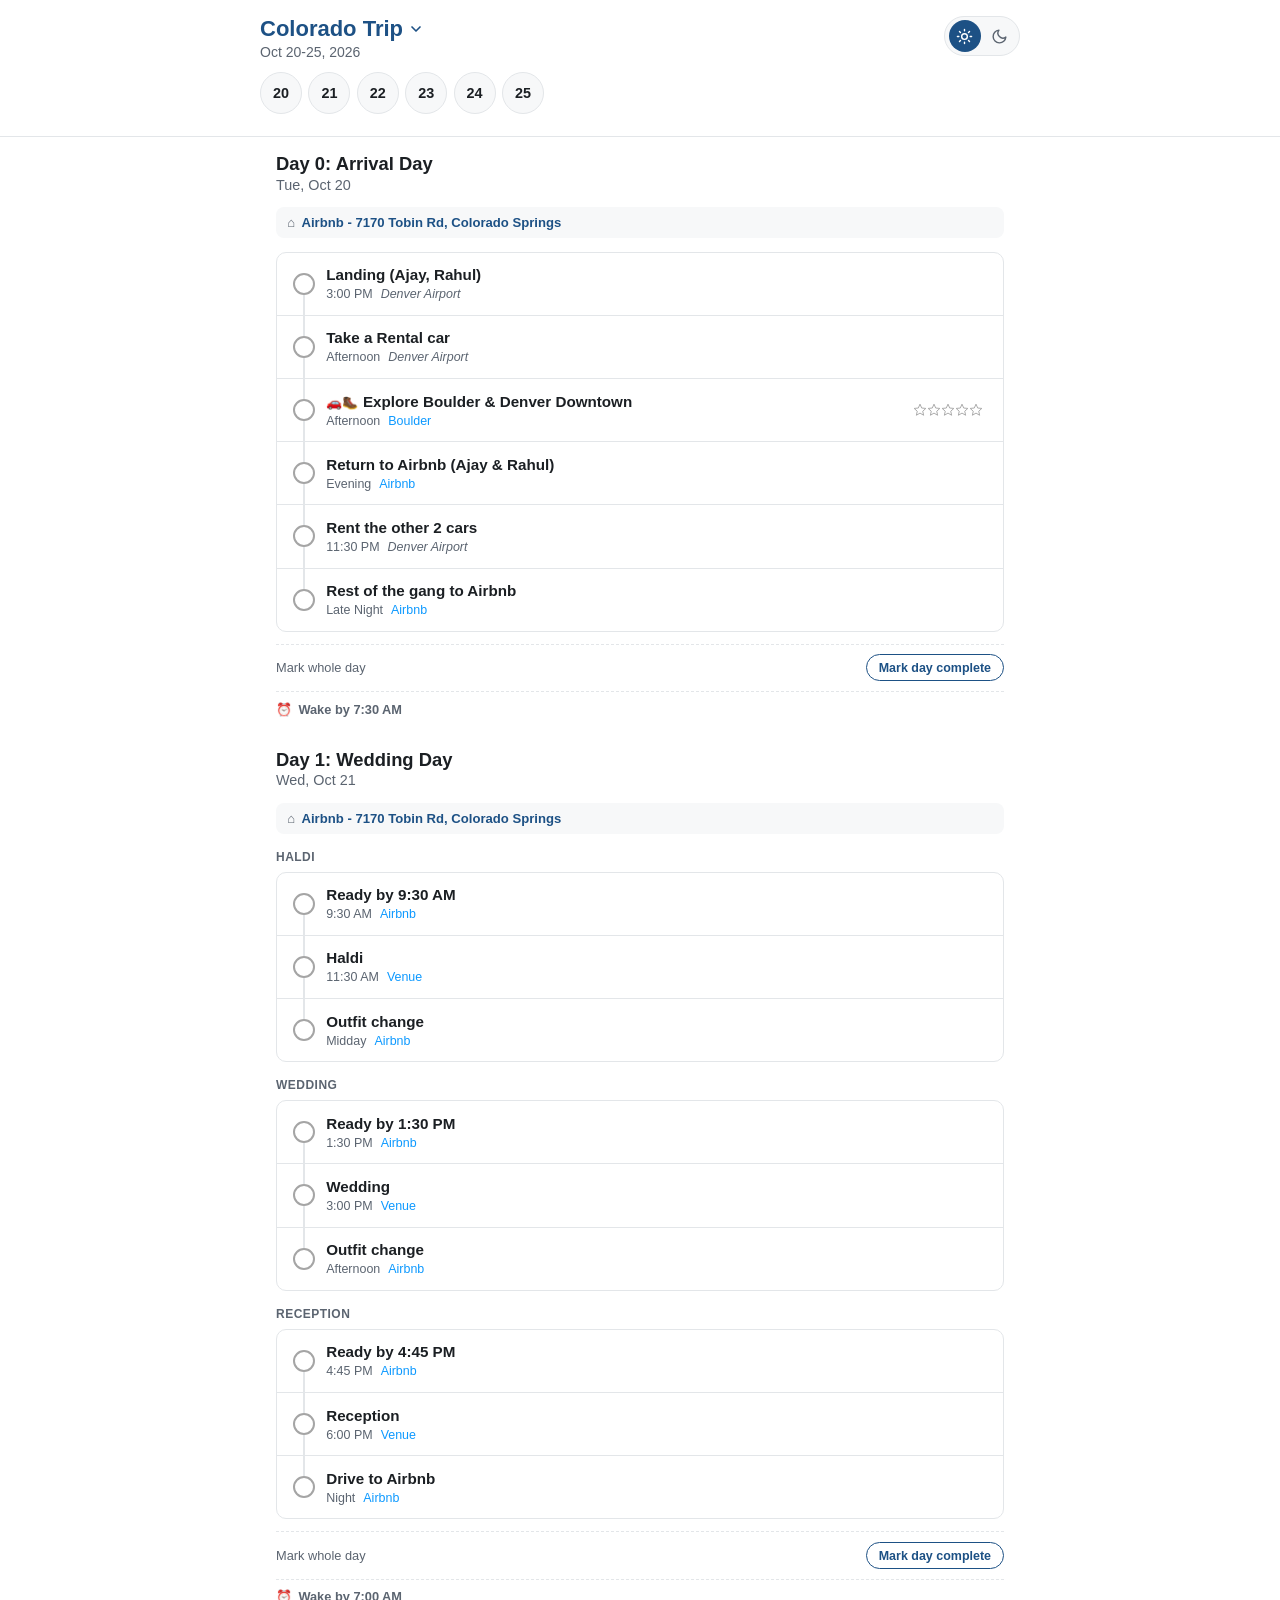
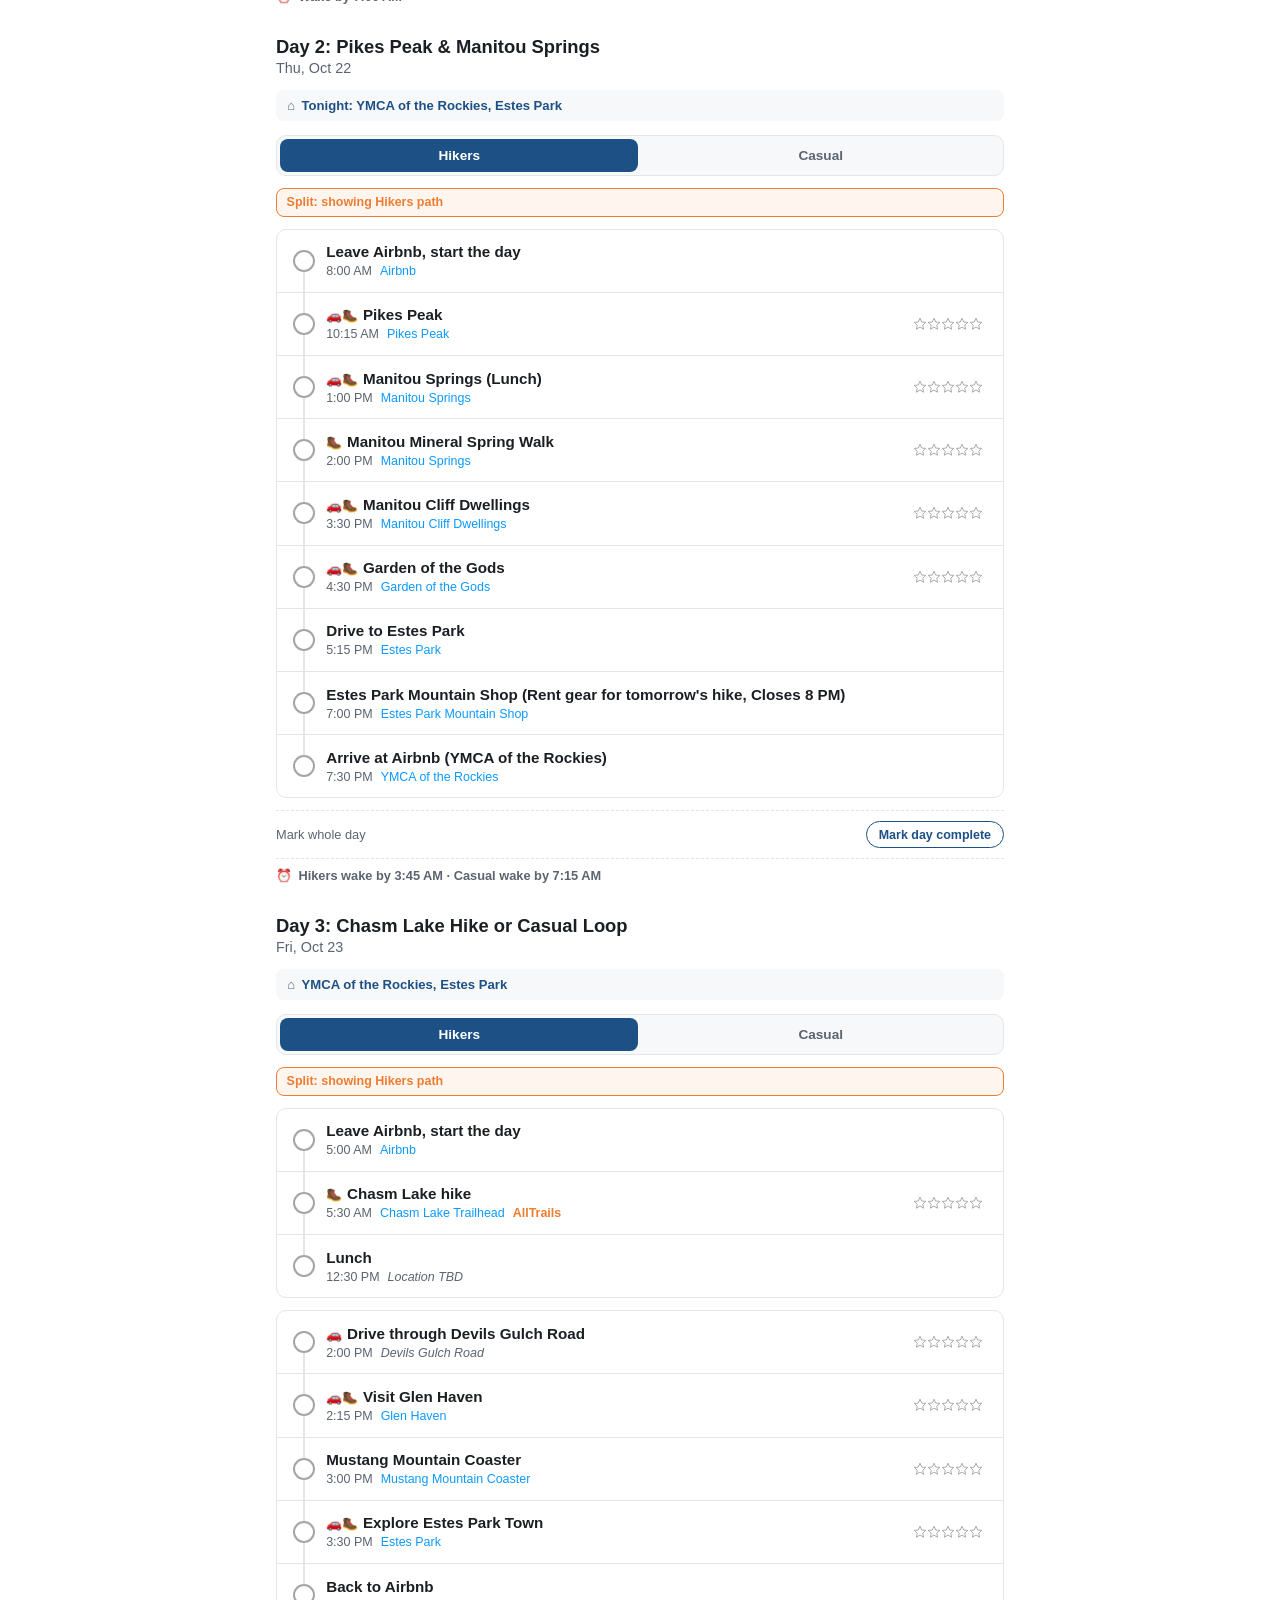
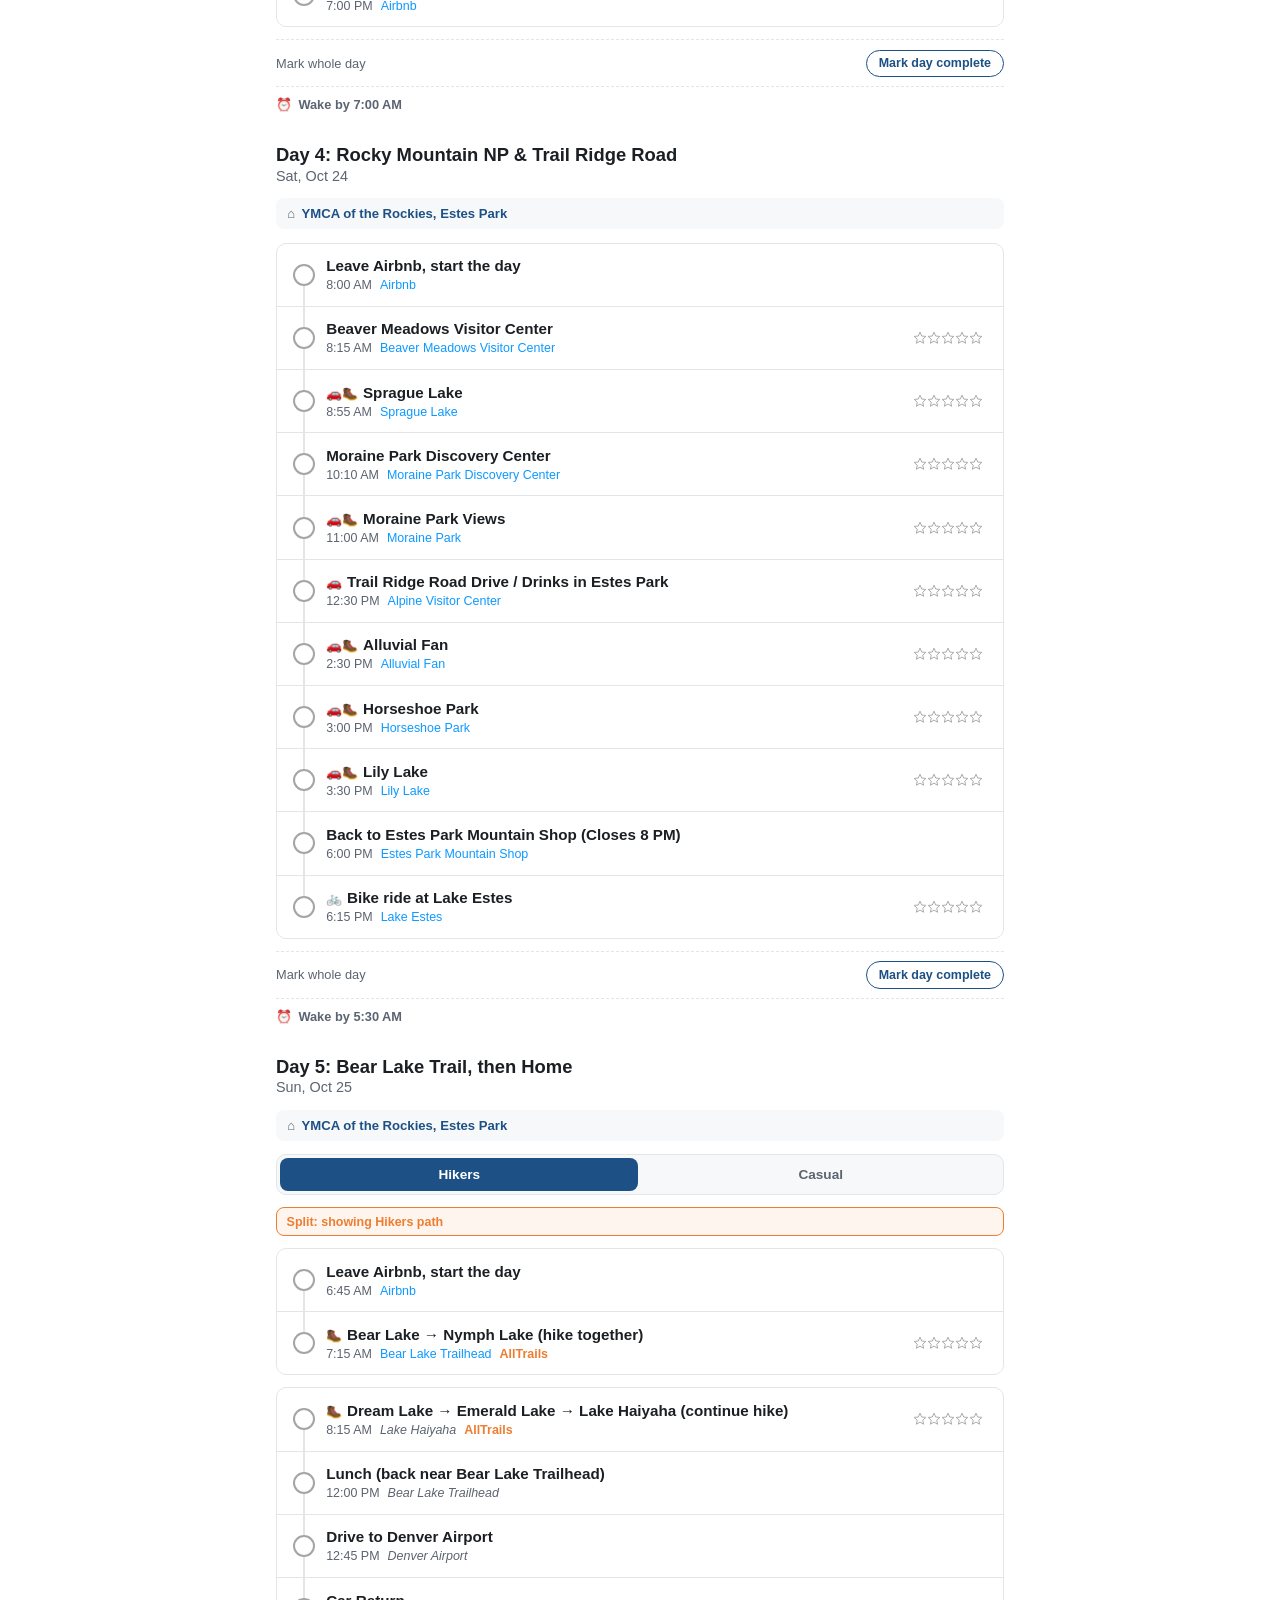
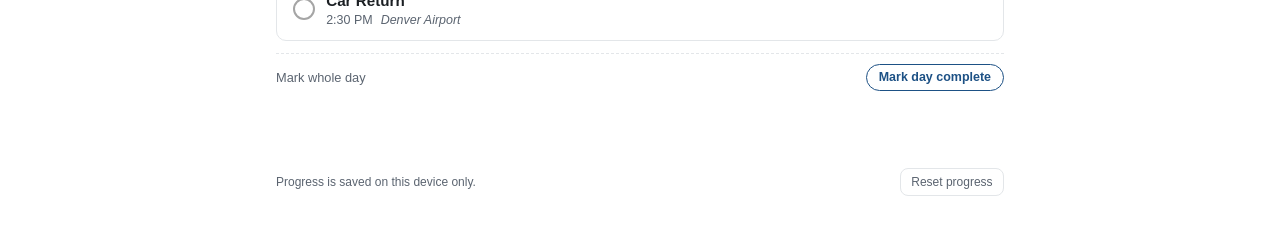
==== commit 71150a55: "Add Shenandoah Trip with a header trip switcher Adds a dropdown next to the app title to switch betw" ====
--- a/index-simple.html
+++ b/index-simple.html
@@ -20,9 +20,16 @@
 
 <header class="topbar">
   <div class="topbar-inner">
-    <div>
-      <h1 class="app-title">Colorado Trip</h1>
-      <p class="app-subtitle">Oct 20-25, 2026</p>
+    <div class="trip-select-wrap" id="tripSelectWrap">
+      <button type="button" class="trip-select-trigger" id="tripSelectTrigger" aria-haspopup="listbox" aria-expanded="false" aria-controls="tripSelectMenu">
+        <h1 class="app-title" id="appTitle">Colorado Trip</h1>
+        <svg class="trip-select-caret" viewBox="0 0 24 24" fill="none" stroke="currentColor" stroke-width="2.5" stroke-linecap="round" stroke-linejoin="round" aria-hidden="true"><polyline points="6 9 12 15 18 9"/></svg>
+      </button>
+      <p class="app-subtitle" id="appSubtitle">Oct 20-25, 2026</p>
+      <div class="trip-select-menu" id="tripSelectMenu" role="listbox" aria-label="Choose a trip">
+        <button type="button" class="trip-select-option" data-trip-id="colorado" role="option">Colorado Trip</button>
+        <button type="button" class="trip-select-option" data-trip-id="shenandoah" role="option">Shenandoah Trip</button>
+      </div>
     </div>
     <div class="theme-toggle" id="themeToggle" role="group" aria-label="Day or night mode">
       <button type="button" class="theme-btn" data-theme-choice="light" aria-label="Day mode">
--- a/styles.css
+++ b/styles.css
@@ -109,6 +109,77 @@
   margin: 0.15rem 0 0;
   font-size: 0.875rem;
   color: var(--text-muted);
+}
+
+.trip-select-wrap {
+  position: relative;
+  z-index: 5;
+}
+
+.trip-select-trigger {
+  display: flex;
+  align-items: center;
+  gap: 0.3rem;
+  border: none;
+  background: none;
+  padding: 0;
+  cursor: pointer;
+  font: inherit;
+  text-align: left;
+}
+
+.trip-select-caret {
+  width: 16px;
+  height: 16px;
+  flex: 0 0 auto;
+  color: var(--color-primary);
+  transition: transform 0.15s;
+}
+
+.trip-select-wrap.is-open .trip-select-caret {
+  transform: rotate(180deg);
+}
+
+.trip-select-menu {
+  display: none;
+  flex-direction: column;
+  position: absolute;
+  top: 100%;
+  left: 0;
+  margin-top: 0.5rem;
+  min-width: 190px;
+  background: var(--card-bg);
+  border: 1px solid var(--border);
+  border-radius: 10px;
+  box-shadow: 0 8px 24px rgba(0, 0, 0, 0.15);
+  overflow: hidden;
+  z-index: 20;
+}
+
+.trip-select-wrap.is-open .trip-select-menu {
+  display: flex;
+}
+
+.trip-select-option {
+  border: none;
+  background: none;
+  font: inherit;
+  font-size: 0.9rem;
+  font-weight: 600;
+  color: var(--text);
+  text-align: left;
+  padding: 0.65rem 0.85rem;
+  cursor: pointer;
+  transition: background 0.15s;
+}
+
+.trip-select-option + .trip-select-option {
+  border-top: 1px solid var(--border);
+}
+
+.trip-select-option.is-active {
+  color: var(--color-primary);
+  background: var(--today-bg);
 }
 
 .date-tabs {
@@ -372,6 +443,12 @@
   margin: 0;
 }
 
+.stop-activity-icon {
+  display: inline-block;
+  margin-right: 0.3rem;
+  font-size: 0.85em;
+}
+
 .stop.is-done .stop-name {
   text-decoration: line-through;
   color: var(--text-muted);
@@ -432,6 +509,48 @@
   background: var(--color-primary);
   color: #fff;
 }
+
+.day-stay {
+  display: flex;
+  align-items: center;
+  gap: 0.4rem;
+  font-size: 0.82rem;
+  color: var(--text-muted);
+  margin: 0 0 0.85rem;
+  padding: 0.5rem 0.7rem;
+  background: var(--bg-alt);
+  border-radius: 8px;
+}
+
+.day-stay-icon {
+  flex: 0 0 auto;
+}
+
+.day-stay a {
+  color: var(--color-primary);
+  font-weight: 600;
+  text-decoration: none;
+}
+.day-stay a:hover { text-decoration: underline; }
+
+.day-wake-row {
+  display: flex;
+  align-items: center;
+  gap: 0.4rem;
+  margin-top: 0.6rem;
+  padding-top: 0.6rem;
+  border-top: 1px dashed var(--border);
+  font-size: 0.8rem;
+  color: var(--text-muted);
+  font-weight: 600;
+}
+
+.stop-alltrails a {
+  color: var(--color-orange);
+  text-decoration: none;
+  font-weight: 600;
+}
+.stop-alltrails a:hover { text-decoration: underline; }
 
 .app-footer {
   max-width: 640px;
@@ -464,6 +583,7 @@
   .theme-btn:not(.is-active):hover { background: var(--border); }
   .day-complete-btn:not(.is-done):hover { background: var(--today-bg); }
   .reset-btn:hover { border-color: var(--text-muted); color: var(--text); }
+  .trip-select-option:not(.is-active):hover { background: var(--bg-alt); }
 }
 
 /* Desktop: a wider, more comfortable reading column once there's room for it */
